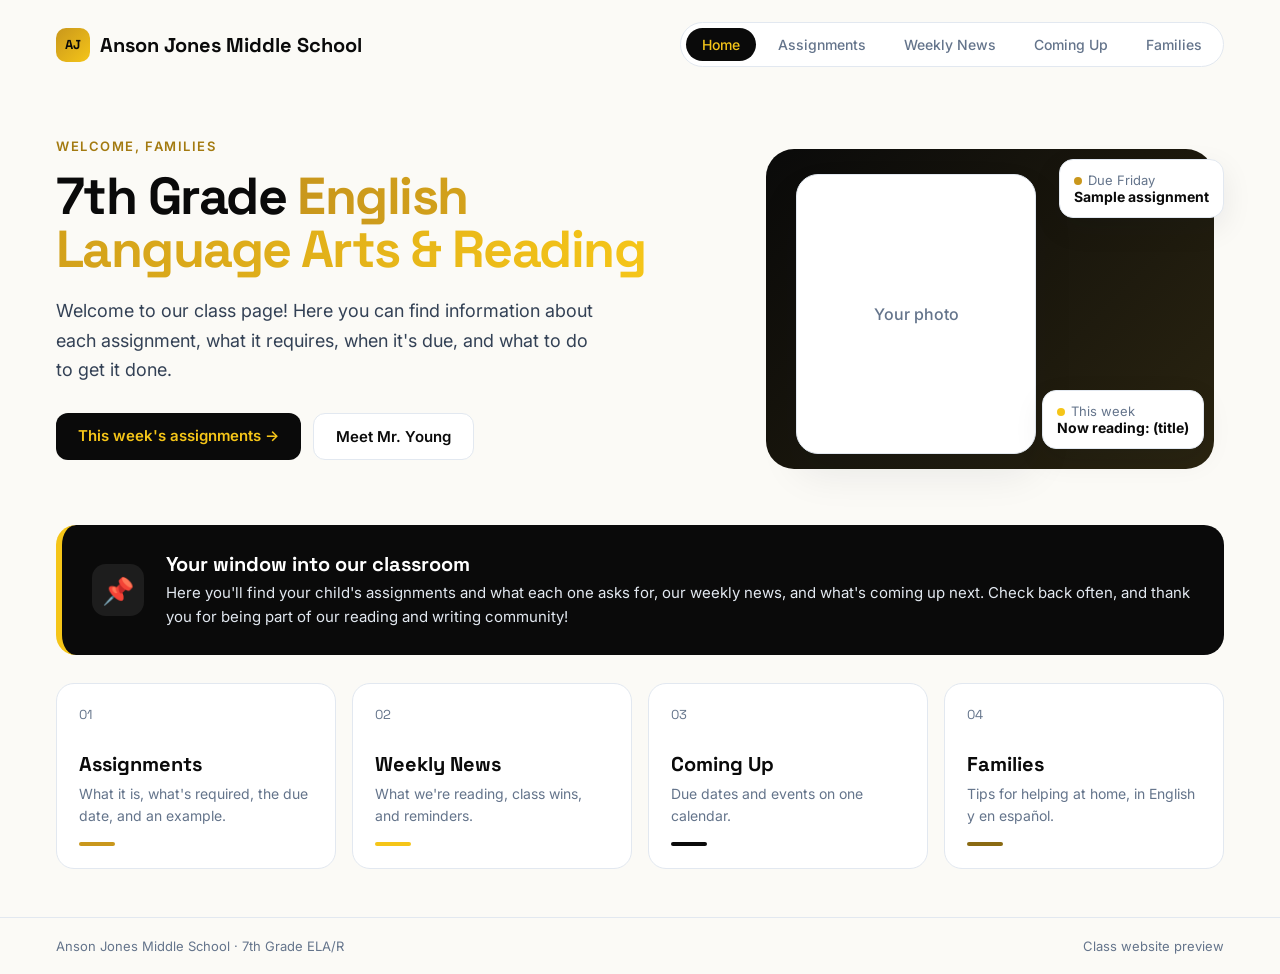
==== index.html @ f3247db8 "Homepage preview" ====
<!DOCTYPE html><html lang="en"><head><meta charset="utf-8"><meta name="viewport" content="width=device-width,initial-scale=1">
<title>Mr. Young · 7th Grade ELAR</title>
<link href="https://fonts.googleapis.com/css2?family=Space+Grotesk:wght@500;700&family=Inter:wght@400;500;600&display=swap" rel="stylesheet">
<style>
:root{--ink:#0a0a0a;--muted:#64748b;--line:#e2e8f0;--accent:#c9971c;--accent2:#f5c518;--bg:#fbfaf6}
*{box-sizing:border-box;margin:0;padding:0}body{font-family:Inter,sans-serif;background:var(--bg);color:var(--ink)}
nav{display:flex;justify-content:space-between;align-items:center;padding:22px 56px}
.logo{font-family:'Space Grotesk';font-weight:700;font-size:20px;display:flex;align-items:center;gap:10px}
.mark{font-size:13px!important;width:34px;height:34px;border-radius:10px;background:linear-gradient(135deg,var(--accent),var(--accent2));color:#0a0a0a;display:grid;place-items:center;font-size:16px}
nav ul{display:flex;gap:6px;list-style:none;font-size:14px;font-weight:500;background:#fff;border:1px solid var(--line);border-radius:999px;padding:5px}
nav li{padding:8px 16px;border-radius:999px;color:var(--muted)}nav li.on{background:var(--ink);color:#f5c518}
.hero{display:grid;grid-template-columns:1.25fr 1fr;gap:48px;align-items:center;padding:40px 56px 56px}
.eyebrow{font-size:13px;font-weight:600;letter-spacing:.12em;text-transform:uppercase;color:#a37a10;margin-bottom:16px}
h1{font-family:'Space Grotesk';font-size:52px;line-height:1.02;letter-spacing:-.03em;margin-bottom:20px}
h1 .grad{background:linear-gradient(90deg,var(--accent),var(--accent2));-webkit-background-clip:text;color:transparent}
.hero p{font-size:18px;line-height:1.65;color:#334155;max-width:540px}
.btns{display:flex;gap:12px;margin-top:28px}
.btn{padding:13px 22px;border-radius:12px;font-weight:600;font-size:15px}
.btn.p{background:var(--ink);color:#f5c518}.btn.s{border:1px solid var(--line);background:#fff}
.visual{position:relative;height:340px}
.blob{position:absolute;inset:20px 10px 0 40px;border-radius:28px;background:linear-gradient(135deg,#0a0a0a,#2a2410);}
.photo{position:absolute;left:70px;top:45px;width:240px;height:280px;border-radius:22px;background:#fff;border:1px solid var(--line);display:grid;place-items:center;color:var(--muted);font-weight:500;box-shadow:0 20px 40px rgba(15,23,42,.08)}
.chip{position:absolute;background:#fff;border:1px solid var(--line);border-radius:14px;padding:12px 14px;font-size:13px;box-shadow:0 10px 30px rgba(15,23,42,.08)}
.chip b{display:block;font-size:14px}.chip span{color:var(--muted)}
.c1{right:0;top:30px}.c2{right:20px;bottom:20px}
.dot{display:inline-block;width:8px;height:8px;border-radius:50%;margin-right:6px}
.notice{margin:0 56px;padding:26px 30px;border-radius:20px;background:var(--ink);border-left:6px solid #f5c518;color:#e2e8f0;display:flex;gap:22px;align-items:center}
.notice .i{font-size:26px;background:rgba(255,255,255,.08);width:52px;height:52px;border-radius:14px;display:grid;place-items:center;flex:none}
.notice h2{font-family:'Space Grotesk';color:#fff;font-size:20px;margin-bottom:4px}.notice p{font-size:15px;line-height:1.6}
.grid{display:grid;grid-template-columns:repeat(4,1fr);gap:16px;padding:28px 56px 48px}
.card{background:#fff;border:1px solid var(--line);border-radius:18px;padding:22px}
.card .n{font-family:'Space Grotesk';font-size:13px;color:var(--muted)}
.card h3{font-family:'Space Grotesk';font-size:20px;margin:28px 0 6px}.card p{font-size:14px;line-height:1.55;color:var(--muted)}
.bar{height:4px;width:36px;border-radius:4px;margin-top:16px}
footer{padding:20px 56px;border-top:1px solid var(--line);font-size:13px;color:var(--muted);display:flex;justify-content:space-between}
</style></head><body>
<nav><div class="logo"><div class="mark">AJ</div>Anson Jones Middle School</div>
<ul><li class="on">Home</li><li>Assignments</li><li>Weekly News</li><li>Coming Up</li><li>Families</li></ul></nav>
<section class="hero"><div>
<div class="eyebrow">Welcome, families</div>
<h1>7th Grade <span class="grad">English Language Arts &amp; Reading</span></h1>
<p>Welcome to our class page! Here you can find information about each assignment, what it requires, when it's due, and what to do to get it done.</p>
<div class="btns"><div class="btn p">This week's assignments →</div><div class="btn s">Meet Mr. Young</div></div>
</div>
<div class="visual"><div class="blob"></div><div class="photo"><img src="images/teacher.jpg" alt="Mr. Young" style="width:100%;height:100%;object-fit:cover;border-radius:22px" onerror="this.replaceWith('Your photo')"></div>
<div class="chip c1"><span><i class="dot" style="background:#c9971c"></i>Due Friday</span><b>Sample assignment</b></div>
<div class="chip c2"><span><i class="dot" style="background:#f5c518"></i>This week</span><b>Now reading: (title)</b></div></div></section>
<div class="notice"><div class="i">📌</div><div><h2>Your window into our classroom</h2>
<p>Here you'll find your child's assignments and what each one asks for, our weekly news, and what's coming up next. Check back often, and thank you for being part of our reading and writing community!</p></div></div>
<section class="grid">
<div class="card"><div class="n">01</div><h3>Assignments</h3><p>What it is, what's required, the due date, and an example.</p><div class="bar" style="background:#c9971c"></div></div>
<div class="card"><div class="n">02</div><h3>Weekly News</h3><p>What we're reading, class wins, and reminders.</p><div class="bar" style="background:#f5c518"></div></div>
<div class="card"><div class="n">03</div><h3>Coming Up</h3><p>Due dates and events on one calendar.</p><div class="bar" style="background:#0a0a0a"></div></div>
<div class="card"><div class="n">04</div><h3>Families</h3><p>Tips for helping at home, in English y en español.</p><div class="bar" style="background:#8a6a12"></div></div>
</section>
<footer><span>Anson Jones Middle School · 7th Grade ELA/R</span><span>Class website preview</span></footer>
</body></html>
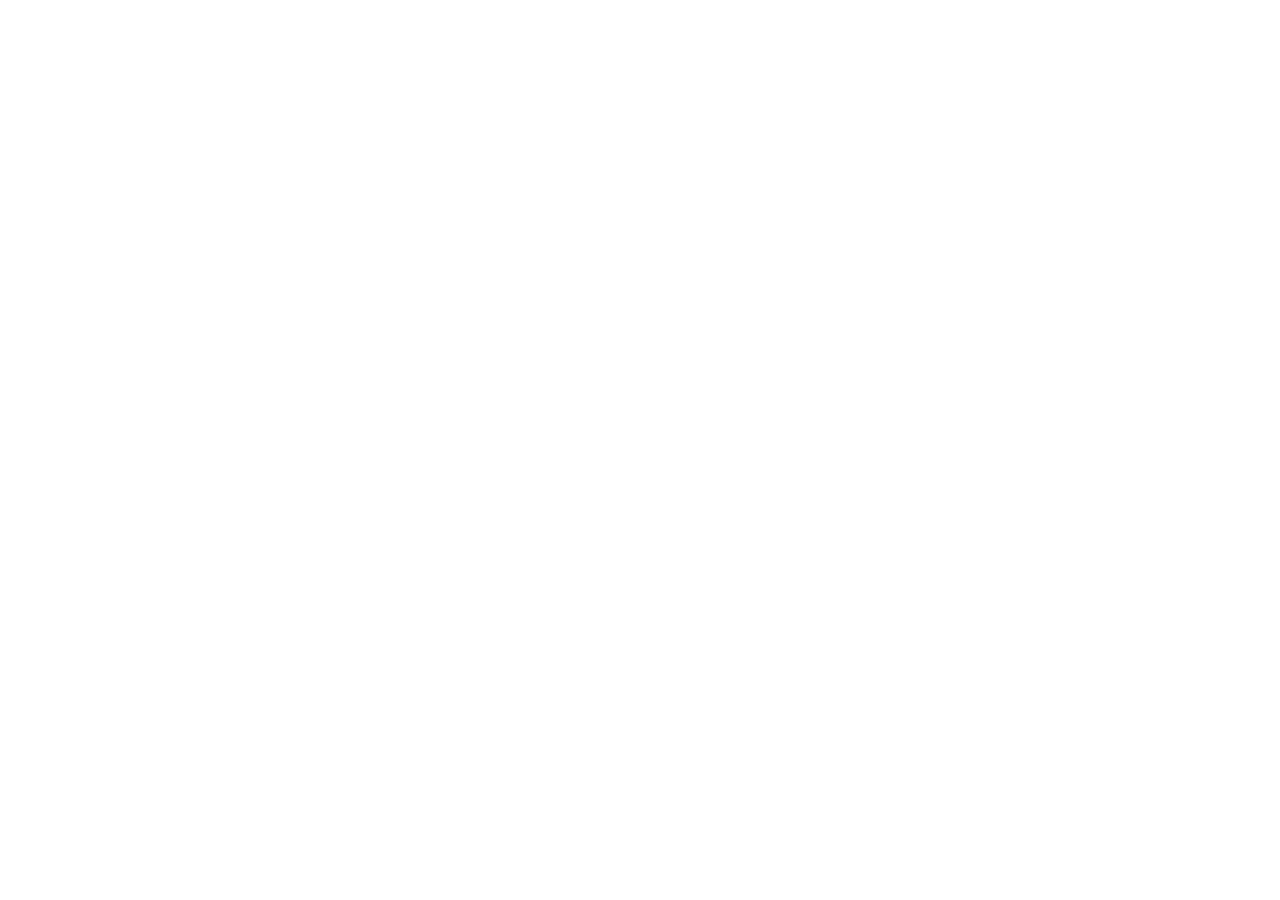
==== commit e261c2b8: "Move site to Firebase: assignments page, Manage dashboard, rules" ====
--- a/index.html
+++ b/index.html
@@ -1,57 +1 @@
-<!DOCTYPE html><html lang="en"><head><meta charset="utf-8"><meta name="viewport" content="width=device-width,initial-scale=1">
-<title>Mr. Young · 7th Grade ELAR</title>
-<link href="https://fonts.googleapis.com/css2?family=Space+Grotesk:wght@500;700&family=Inter:wght@400;500;600&display=swap" rel="stylesheet">
-<style>
-:root{--ink:#0a0a0a;--muted:#64748b;--line:#e2e8f0;--accent:#c9971c;--accent2:#f5c518;--bg:#fbfaf6}
-*{box-sizing:border-box;margin:0;padding:0}body{font-family:Inter,sans-serif;background:var(--bg);color:var(--ink)}
-nav{display:flex;justify-content:space-between;align-items:center;padding:22px 56px}
-.logo{font-family:'Space Grotesk';font-weight:700;font-size:20px;display:flex;align-items:center;gap:10px}
-.mark{font-size:13px!important;width:34px;height:34px;border-radius:10px;background:linear-gradient(135deg,var(--accent),var(--accent2));color:#0a0a0a;display:grid;place-items:center;font-size:16px}
-nav ul{display:flex;gap:6px;list-style:none;font-size:14px;font-weight:500;background:#fff;border:1px solid var(--line);border-radius:999px;padding:5px}
-nav li{padding:8px 16px;border-radius:999px;color:var(--muted)}nav li.on{background:var(--ink);color:#f5c518}
-.hero{display:grid;grid-template-columns:1.25fr 1fr;gap:48px;align-items:center;padding:40px 56px 56px}
-.eyebrow{font-size:13px;font-weight:600;letter-spacing:.12em;text-transform:uppercase;color:#a37a10;margin-bottom:16px}
-h1{font-family:'Space Grotesk';font-size:52px;line-height:1.02;letter-spacing:-.03em;margin-bottom:20px}
-h1 .grad{background:linear-gradient(90deg,var(--accent),var(--accent2));-webkit-background-clip:text;color:transparent}
-.hero p{font-size:18px;line-height:1.65;color:#334155;max-width:540px}
-.btns{display:flex;gap:12px;margin-top:28px}
-.btn{padding:13px 22px;border-radius:12px;font-weight:600;font-size:15px}
-.btn.p{background:var(--ink);color:#f5c518}.btn.s{border:1px solid var(--line);background:#fff}
-.visual{position:relative;height:340px}
-.blob{position:absolute;inset:20px 10px 0 40px;border-radius:28px;background:linear-gradient(135deg,#0a0a0a,#2a2410);}
-.photo{position:absolute;left:70px;top:45px;width:240px;height:280px;border-radius:22px;background:#fff;border:1px solid var(--line);display:grid;place-items:center;color:var(--muted);font-weight:500;box-shadow:0 20px 40px rgba(15,23,42,.08)}
-.chip{position:absolute;background:#fff;border:1px solid var(--line);border-radius:14px;padding:12px 14px;font-size:13px;box-shadow:0 10px 30px rgba(15,23,42,.08)}
-.chip b{display:block;font-size:14px}.chip span{color:var(--muted)}
-.c1{right:0;top:30px}.c2{right:20px;bottom:20px}
-.dot{display:inline-block;width:8px;height:8px;border-radius:50%;margin-right:6px}
-.notice{margin:0 56px;padding:26px 30px;border-radius:20px;background:var(--ink);border-left:6px solid #f5c518;color:#e2e8f0;display:flex;gap:22px;align-items:center}
-.notice .i{font-size:26px;background:rgba(255,255,255,.08);width:52px;height:52px;border-radius:14px;display:grid;place-items:center;flex:none}
-.notice h2{font-family:'Space Grotesk';color:#fff;font-size:20px;margin-bottom:4px}.notice p{font-size:15px;line-height:1.6}
-.grid{display:grid;grid-template-columns:repeat(4,1fr);gap:16px;padding:28px 56px 48px}
-.card{background:#fff;border:1px solid var(--line);border-radius:18px;padding:22px}
-.card .n{font-family:'Space Grotesk';font-size:13px;color:var(--muted)}
-.card h3{font-family:'Space Grotesk';font-size:20px;margin:28px 0 6px}.card p{font-size:14px;line-height:1.55;color:var(--muted)}
-.bar{height:4px;width:36px;border-radius:4px;margin-top:16px}
-footer{padding:20px 56px;border-top:1px solid var(--line);font-size:13px;color:var(--muted);display:flex;justify-content:space-between}
-</style></head><body>
-<nav><div class="logo"><div class="mark">AJ</div>Anson Jones Middle School</div>
-<ul><li class="on">Home</li><li>Assignments</li><li>Weekly News</li><li>Coming Up</li><li>Families</li></ul></nav>
-<section class="hero"><div>
-<div class="eyebrow">Welcome, families</div>
-<h1>7th Grade <span class="grad">English Language Arts &amp; Reading</span></h1>
-<p>Welcome to our class page! Here you can find information about each assignment, what it requires, when it's due, and what to do to get it done.</p>
-<div class="btns"><div class="btn p">This week's assignments →</div><div class="btn s">Meet Mr. Young</div></div>
-</div>
-<div class="visual"><div class="blob"></div><div class="photo"><img src="images/teacher.jpg" alt="Mr. Young" style="width:100%;height:100%;object-fit:cover;border-radius:22px" onerror="this.replaceWith('Your photo')"></div>
-<div class="chip c1"><span><i class="dot" style="background:#c9971c"></i>Due Friday</span><b>Sample assignment</b></div>
-<div class="chip c2"><span><i class="dot" style="background:#f5c518"></i>This week</span><b>Now reading: (title)</b></div></div></section>
-<div class="notice"><div class="i">📌</div><div><h2>Your window into our classroom</h2>
-<p>Here you'll find your child's assignments and what each one asks for, our weekly news, and what's coming up next. Check back often, and thank you for being part of our reading and writing community!</p></div></div>
-<section class="grid">
-<div class="card"><div class="n">01</div><h3>Assignments</h3><p>What it is, what's required, the due date, and an example.</p><div class="bar" style="background:#c9971c"></div></div>
-<div class="card"><div class="n">02</div><h3>Weekly News</h3><p>What we're reading, class wins, and reminders.</p><div class="bar" style="background:#f5c518"></div></div>
-<div class="card"><div class="n">03</div><h3>Coming Up</h3><p>Due dates and events on one calendar.</p><div class="bar" style="background:#0a0a0a"></div></div>
-<div class="card"><div class="n">04</div><h3>Families</h3><p>Tips for helping at home, in English y en español.</p><div class="bar" style="background:#8a6a12"></div></div>
-</section>
-<footer><span>Anson Jones Middle School · 7th Grade ELA/R</span><span>Class website preview</span></footer>
-</body></html>
+<!DOCTYPE html><html><head><meta charset="utf-8"><meta http-equiv="refresh" content="0; url=https://mr-young-class.web.app/"><title>Mr. Young's Class</title></head><body><a href="https://mr-young-class.web.app/">Go to Mr. Young's class site</a></body></html>
